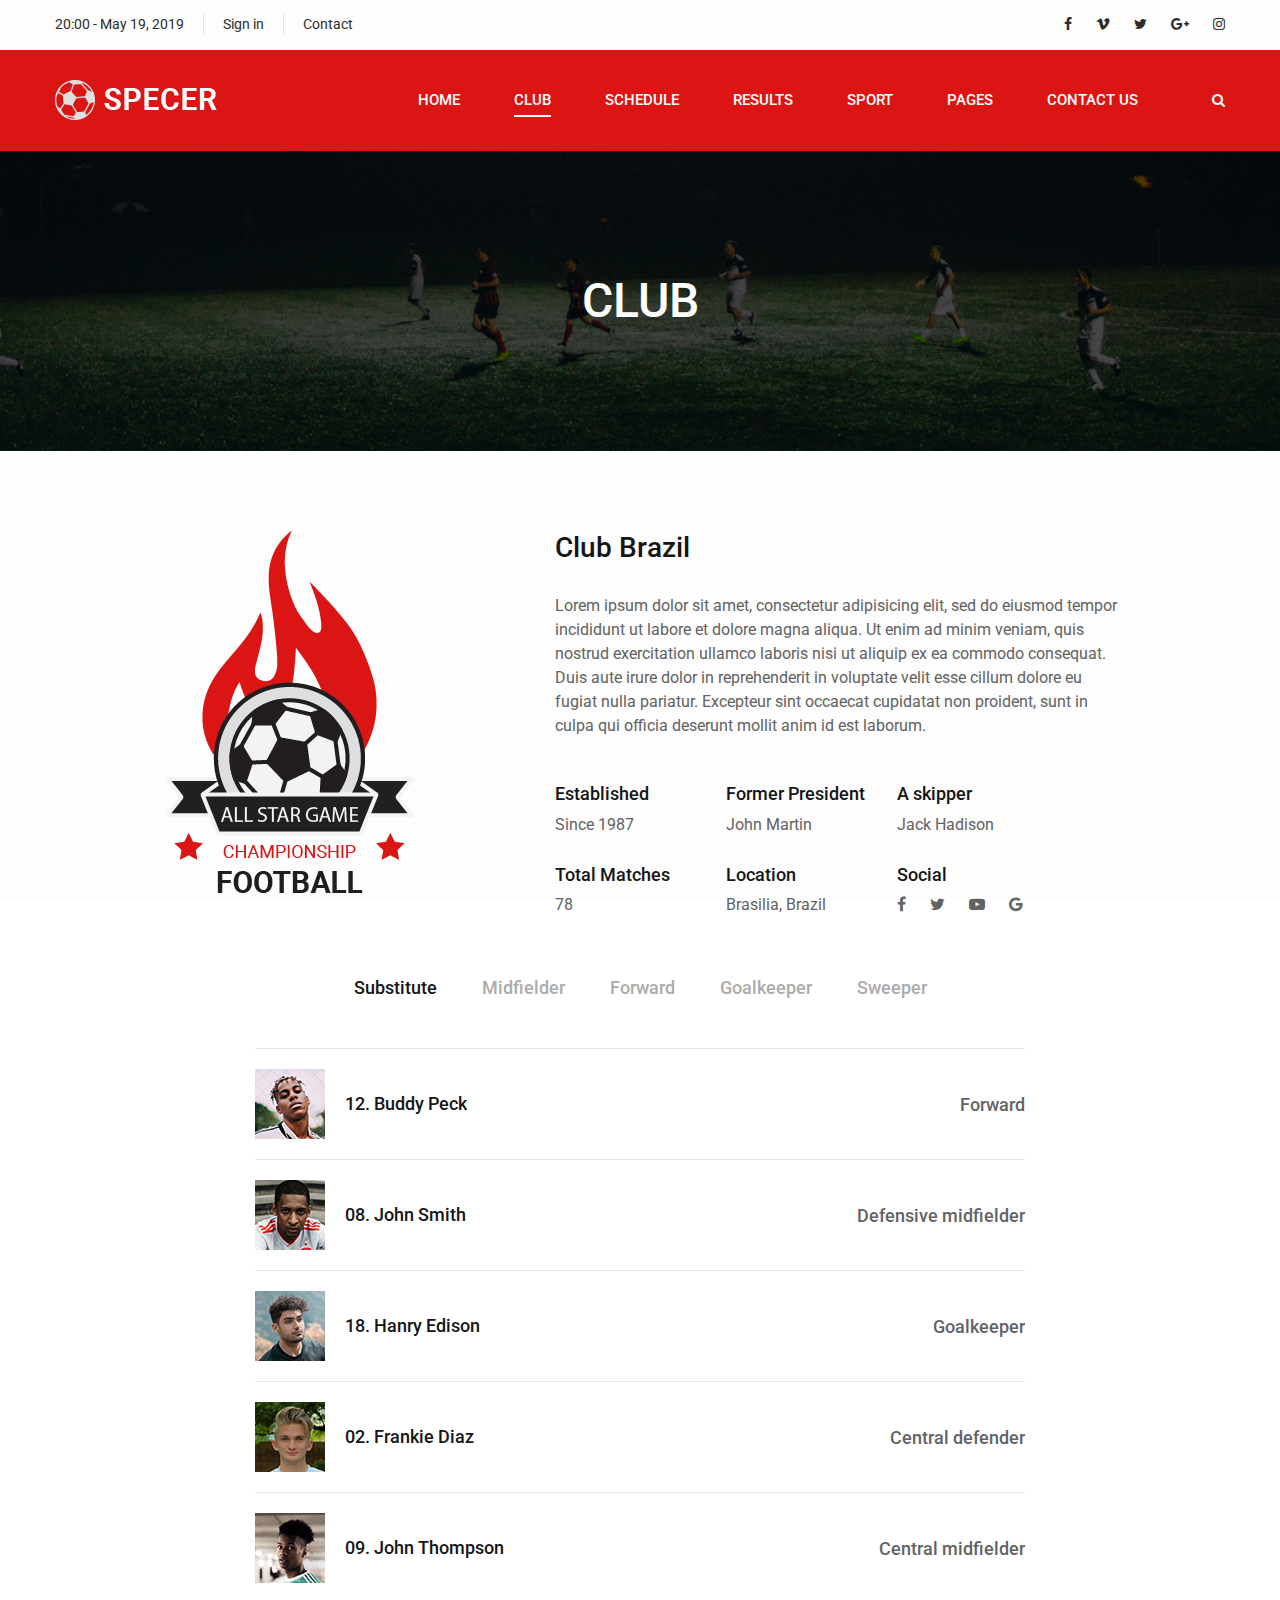
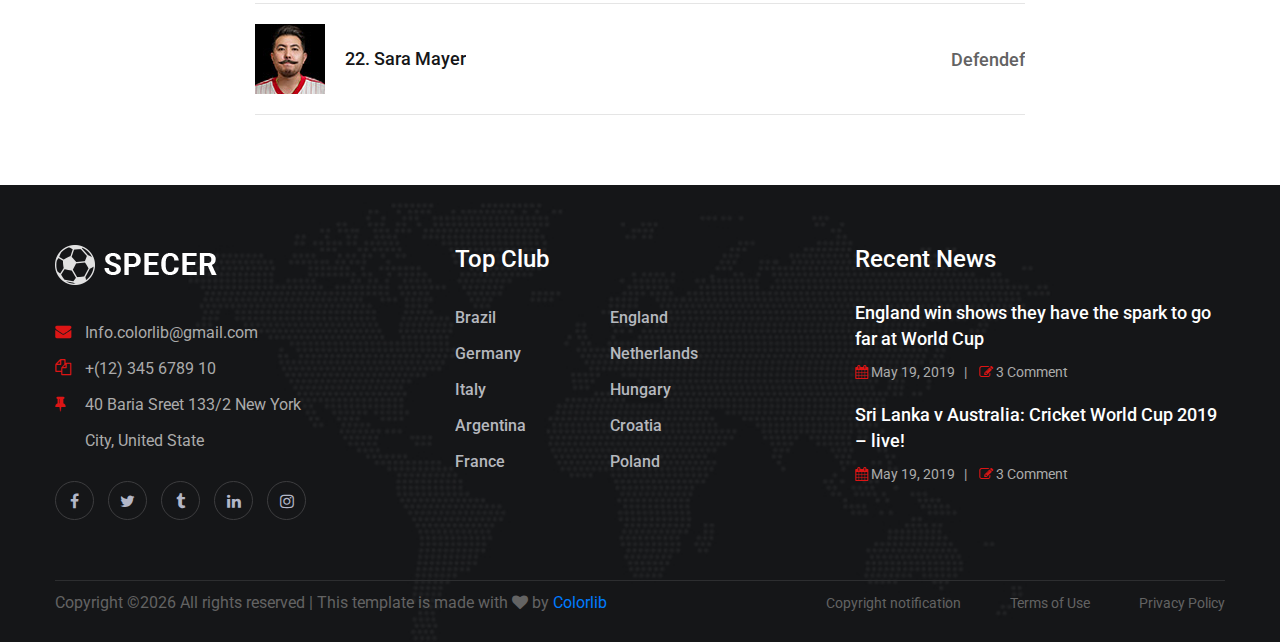
==== club.html @ c326482c "persewangi web" ====
<!DOCTYPE html>
<html lang="zxx">

<head>
    <meta charset="UTF-8">
    <meta name="description" content="Specer Template">
    <meta name="keywords" content="Specer, unica, creative, html">
    <meta name="viewport" content="width=device-width, initial-scale=1.0">
    <meta http-equiv="X-UA-Compatible" content="ie=edge">
    <title>Specer | Template</title>

    <!-- Google Font -->
    <link href="https://fonts.googleapis.com/css?family=Roboto:300,400,500,700,900&display=swap" rel="stylesheet">

    <!-- Css Styles -->
    <link rel="stylesheet" href="css/bootstrap.min.css" type="text/css">
    <link rel="stylesheet" href="css/font-awesome.min.css" type="text/css">
    <link rel="stylesheet" href="css/owl.carousel.min.css" type="text/css">
    <link rel="stylesheet" href="css/magnific-popup.css" type="text/css">
    <link rel="stylesheet" href="css/slicknav.min.css" type="text/css">
    <link rel="stylesheet" href="css/style.css" type="text/css">
</head>

<body>
    <!-- Page Preloder -->
    <div id="preloder">
        <div class="loader"></div>
    </div>

    <!-- Offcanvas Menu Section Begin -->
    <div class="offcanvas-menu-overlay"></div>
    <div class="offcanvas-menu-wrapper">
        <div class="canvas-close">
            <i class="fa fa-close"></i>
        </div>
        <div class="search-btn search-switch">
            <i class="fa fa-search"></i>
        </div>
        <div class="header__top--canvas">
            <div class="ht-info">
                <ul>
                    <li>20:00 - May 19, 2019</li>
                    <li><a href="#">Sign in</a></li>
                    <li><a href="#">Contact</a></li>
                </ul>
            </div>
            <div class="ht-links">
                <a href="#"><i class="fa fa-facebook"></i></a>
                <a href="#"><i class="fa fa-vimeo"></i></a>
                <a href="#"><i class="fa fa-twitter"></i></a>
                <a href="#"><i class="fa fa-google-plus"></i></a>
                <a href="#"><i class="fa fa-instagram"></i></a>
            </div>
        </div>
        <ul class="main-menu mobile-menu">
            <li class="active"><a href="./index.html">Home</a></li>
            <li><a href="./club.html">Club</a></li>
            <li><a href="./schedule.html">Schedule</a></li>
            <li><a href="./result.html">Results</a></li>
            <li><a href="#">Sport</a></li>
            <li><a href="#">Pages</a>
                <ul class="dropdown">
                    <li><a href="./blog.html">Blog</a></li>
                    <li><a href="./blog-details.html">Blog Details</a></li>
                    <li><a href="#">Schedule</a></li>
                    <li><a href="#">Results</a></li>
                </ul>
            </li>
            <li><a href="./contact.html">Contact Us</a></li>
        </ul>
        <div id="mobile-menu-wrap"></div>
    </div>
    <!-- Offcanvas Menu Section End -->

    <!-- Header Section Begin -->
    <header class="header-section">
        <div class="header__top">
            <div class="container">
                <div class="row">
                    <div class="col-lg-6">
                        <div class="ht-info">
                            <ul>
                                <li>20:00 - May 19, 2019</li>
                                <li><a href="#">Sign in</a></li>
                                <li><a href="#">Contact</a></li>
                            </ul>
                        </div>
                    </div>
                    <div class="col-lg-6">
                        <div class="ht-links">
                            <a href="#"><i class="fa fa-facebook"></i></a>
                            <a href="#"><i class="fa fa-vimeo"></i></a>
                            <a href="#"><i class="fa fa-twitter"></i></a>
                            <a href="#"><i class="fa fa-google-plus"></i></a>
                            <a href="#"><i class="fa fa-instagram"></i></a>
                        </div>
                    </div>
                </div>
            </div>
        </div>
        <div class="header__nav">
            <div class="container">
                <div class="row">
                    <div class="col-lg-2">
                        <div class="logo">
                            <a href="./index.html"><img src="img/logo.png" alt=""></a>
                        </div>
                    </div>
                    <div class="col-lg-10">
                        <div class="nav-menu">
                            <ul class="main-menu">
                                <li><a href="./index.html">Home</a></li>
                                <li class="active"><a href="./club.html">Club</a></li>
                                <li><a href="./schedule.html">Schedule</a></li>
                                <li><a href="./result.html">Results</a></li>
                                <li><a href="#">Sport</a></li>
                                <li><a href="#">Pages</a>
                                    <ul class="dropdown">
                                        <li><a href="./blog.html">Blog</a></li>
                                        <li><a href="./blog-details.html">Blog Details</a></li>
                                        <li><a href="#">Schedule</a></li>
                                        <li><a href="#">Results</a></li>
                                    </ul>
                                </li>
                                <li><a href="./contact.html">Contact Us</a></li>
                            </ul>
                            <div class="nm-right search-switch">
                                <i class="fa fa-search"></i>
                            </div>
                        </div>
                    </div>
                </div>
                <div class="canvas-open">
                    <i class="fa fa-bars"></i>
                </div>
            </div>
        </div>
    </header>
    <!-- Header End -->

    <!-- Breadcrumb Section Begin -->
    <section class="breadcrumb-section set-bg" data-setbg="img/breadcrumb-bg.jpg">
        <div class="container">
            <div class="row">
                <div class="col-lg-12">
                    <div class="bs-text">
                        <h2>Club</h2>
                    </div>
                </div>
            </div>
        </div>
    </section>
    <!-- Breadcrumb Section End -->

    <!-- Club Section Begin -->
    <section class="club-section spad">
        <div class="container">
            <div class="club-content">
                <div class="row">
                    <div class="col-lg-5">
                        <div class="cc-pic">
                            <img src="img/club-logo.png" alt="">
                        </div>
                    </div>
                    <div class="col-lg-6">
                        <div class="cc-text">
                            <div class="ct-title">
                                <h3>Club Brazil</h3>
                                <p>Lorem ipsum dolor sit amet, consectetur adipisicing elit, sed do eiusmod tempor
                                    incididunt ut labore et dolore magna aliqua. Ut enim ad minim veniam, quis nostrud
                                    exercitation ullamco laboris nisi ut aliquip ex ea commodo consequat. Duis aute
                                    irure dolor in reprehenderit in voluptate velit esse cillum dolore eu fugiat nulla
                                    pariatur. Excepteur sint occaecat cupidatat non proident, sunt in culpa qui officia
                                    deserunt mollit anim id est laborum. </p>
                            </div>
                            <div class="ct-widget">
                                <ul>
                                    <li>
                                        <h5>Established</h5>
                                        <p>Since 1987</p>
                                    </li>
                                    <li>
                                        <h5>Former President</h5>
                                        <p>John Martin</p>
                                    </li>
                                    <li>
                                        <h5>A skipper</h5>
                                        <p>Jack Hadison</p>
                                    </li>
                                    <li>
                                        <h5>Total Matches</h5>
                                        <p>78</p>
                                    </li>
                                    <li>
                                        <h5>Location</h5>
                                        <p>Brasilia, Brazil</p>
                                    </li>
                                    <li>
                                        <h5>Social</h5>
                                        <div class="cw-social">
                                            <a href="#"><i class="fa fa-facebook"></i></a>
                                            <a href="#"><i class="fa fa-twitter"></i></a>
                                            <a href="#"><i class="fa fa-youtube-play"></i></a>
                                            <a href="#"><i class="fa fa-google"></i></a>
                                        </div>
                                    </li>
                                </ul>
                            </div>
                        </div>
                    </div>
                </div>
            </div>
            <div class="club-tab-list">
                <div class="row">
                    <div class="col-lg-8 m-auto">
                        <ul class="nav nav-tabs" role="tablist">
                            <li class="nav-item">
                                <a class="nav-link active" data-toggle="tab" href="#tabs-1" role="tab">Substitute</a>
                            </li>
                            <li class="nav-item">
                                <a class="nav-link" data-toggle="tab" href="#tabs-2" role="tab">Midfielder</a>
                            </li>
                            <li class="nav-item">
                                <a class="nav-link" data-toggle="tab" href="#tabs-3" role="tab">Forward</a>
                            </li>
                            <li class="nav-item">
                                <a class="nav-link" data-toggle="tab" href="#tabs-4" role="tab">Goalkeeper</a>
                            </li>
                            <li class="nav-item">
                                <a class="nav-link" data-toggle="tab" href="#tabs-5" role="tab">Sweeper</a>
                            </li>
                        </ul><!-- Tab panes -->
                        <div class="tab-content">
                            <div class="tab-pane active" id="tabs-1" role="tabpanel">
                                <div class="club-tab-content">
                                    <div class="ct-item">
                                        <div class="ci-text">
                                            <img src="img/club/p-1.jpg" alt="">
                                            <h5>12. Buddy Peck</h5>
                                        </div>
                                        <div class="ci-name">Forward</div>
                                    </div>
                                    <div class="ct-item">
                                        <div class="ci-text">
                                            <img src="img/club/p-2.jpg" alt="">
                                            <h5>08. John Smith</h5>
                                        </div>
                                        <div class="ci-name">Defensive midfielder</div>
                                    </div>
                                    <div class="ct-item">
                                        <div class="ci-text">
                                            <img src="img/club/p-3.jpg" alt="">
                                            <h5>18. Hanry Edison</h5>
                                        </div>
                                        <div class="ci-name">Goalkeeper </div>
                                    </div>
                                    <div class="ct-item">
                                        <div class="ci-text">
                                            <img src="img/club/p-4.jpg" alt="">
                                            <h5>02. Frankie Diaz</h5>
                                        </div>
                                        <div class="ci-name">Central defender</div>
                                    </div>
                                    <div class="ct-item">
                                        <div class="ci-text">
                                            <img src="img/club/p-5.jpg" alt="">
                                            <h5>09. John Thompson</h5>
                                        </div>
                                        <div class="ci-name">Central midfielder</div>
                                    </div>
                                    <div class="ct-item">
                                        <div class="ci-text">
                                            <img src="img/club/p-6.jpg" alt="">
                                            <h5>22. Sara Mayer</h5>
                                        </div>
                                        <div class="ci-name">Defendef</div>
                                    </div>
                                </div>
                            </div>
                            <div class="tab-pane" id="tabs-2" role="tabpanel">
                                <div class="club-tab-content">
                                    <div class="ct-item">
                                        <div class="ci-text">
                                            <img src="img/club/p-5.jpg" alt="">
                                            <h5>09. John Thompson</h5>
                                        </div>
                                        <div class="ci-name">Central midfielder</div>
                                    </div>
                                </div>
                            </div>
                            <div class="tab-pane" id="tabs-3" role="tabpanel">
                                <div class="club-tab-content">
                                    <div class="ct-item">
                                        <div class="ci-text">
                                            <img src="img/club/p-1.jpg" alt="">
                                            <h5>12. Buddy Peck</h5>
                                        </div>
                                        <div class="ci-name">Forward</div>
                                    </div>
                                </div>
                            </div>
                            <div class="tab-pane" id="tabs-4" role="tabpanel">
                                <div class="club-tab-content">
                                    <div class="ct-item">
                                        <div class="ci-text">
                                            <img src="img/club/p-3.jpg" alt="">
                                            <h5>18. Hanry Edison</h5>
                                        </div>
                                        <div class="ci-name">Goalkeeper </div>
                                    </div>
                                </div>
                            </div>
                            <div class="tab-pane" id="tabs-5" role="tabpanel">
                                <div class="club-tab-content">
                                    <div class="ct-item">
                                        <div class="ci-text">
                                            <img src="img/club/p-1.jpg" alt="">
                                            <h5>12. Buddy Peck</h5>
                                        </div>
                                        <div class="ci-name">Forward</div>
                                    </div>
                                </div>
                            </div>
                        </div>
                    </div>
                </div>
            </div>
        </div>
    </section>
    <!-- Club Section End -->

    <!-- Footer Section Begin -->
    <footer class="footer-section set-bg" data-setbg="img/footer-bg.jpg">
        <div class="container">
            <div class="row">
                <div class="col-lg-3 col-md-6">
                    <div class="fs-logo">
                        <div class="logo">
                            <a href="./index.html"><img src="img/logo.png" alt=""></a>
                        </div>
                        <ul>
                            <li><i class="fa fa-envelope"></i> Info.colorlib@gmail.com</li>
                            <li><i class="fa fa-copy"></i> +(12) 345 6789 10</li>
                            <li><i class="fa fa-thumb-tack"></i> 40 Baria Sreet 133/2 New York City, United State</li>
                        </ul>
                        <div class="fs-social">
                            <a href="#"><i class="fa fa-facebook"></i></a>
                            <a href="#"><i class="fa fa-twitter"></i></a>
                            <a href="#"><i class="fa fa-tumblr"></i></a>
                            <a href="#"><i class="fa fa-linkedin"></i></a>
                            <a href="#"><i class="fa fa-instagram"></i></a>
                        </div>
                    </div>
                </div>
                <div class="col-lg-4 col-md-6 offset-lg-1">
                    <div class="fs-widget">
                        <h4>Top Club</h4>
                        <ul class="fw-links">
                            <li><a href="#">Brazil</a></li>
                            <li><a href="#">Germany</a></li>
                            <li><a href="#">Italy</a></li>
                            <li><a href="#">Argentina</a></li>
                            <li><a href="#">France</a></li>
                        </ul>
                        <ul class="fw-links">
                            <li><a href="#">England</a></li>
                            <li><a href="#">Netherlands</a></li>
                            <li><a href="#">Hungary</a></li>
                            <li><a href="#">Croatia</a></li>
                            <li><a href="#">Poland</a></li>
                        </ul>
                    </div>
                </div>
                <div class="col-lg-4">
                    <div class="fs-widget">
                        <h4>Recent News</h4>

                        <div class="fw-item">
                            <h5><a href="#">England win shows they have the spark to go far at World Cup</a></h5>
                            <ul>
                                <li><i class="fa fa-calendar"></i> May 19, 2019</li>
                                <li><i class="fa fa-edit"></i> 3 Comment</li>
                            </ul>
                        </div>
                        <div class="fw-item">
                            <h5><a href="#">Sri Lanka v Australia: Cricket World Cup 2019 – live!</a></h5>
                            <ul>
                                <li><i class="fa fa-calendar"></i> May 19, 2019</li>
                                <li><i class="fa fa-edit"></i> 3 Comment</li>
                            </ul>
                        </div>
                    </div>
                </div>
            </div>
        </div>
        <div class="container">
            <div class="copyright-option">
                <div class="row">
                    <div class="col-lg-12">
                        <div class="co-text"><p><!-- Link back to Colorlib can't be removed. Template is licensed under CC BY 3.0. -->
  Copyright &copy;<script>document.write(new Date().getFullYear());</script> All rights reserved | This template is made with <i class="fa fa-heart" aria-hidden="true"></i> by <a href="https://colorlib.com" target="_blank">Colorlib</a>
  <!-- Link back to Colorlib can't be removed. Template is licensed under CC BY 3.0. --></p></div>
                        <div class="co-widget">
                            <ul>
                                <li><a href="#">Copyright notification</a></li>
                                <li><a href="#">Terms of Use</a></li>
                                <li><a href="#">Privacy Policy</a></li>
                            </ul>
                        </div>
                    </div>
                </div>
            </div>
        </div>
    </footer>
    <!-- Footer Section End -->

    <!-- Search model Begin -->
    <div class="search-model">
        <div class="h-100 d-flex align-items-center justify-content-center">
            <div class="search-close-switch"><i class="fa fa-close"></i></div>
            <form class="search-model-form">
                <input type="text" id="search-input" placeholder="Search here.....">
            </form>
        </div>
    </div>
    <!-- Search model end -->

    <!-- Js Plugins -->
    <script src="js/jquery-3.3.1.min.js"></script>
    <script src="js/bootstrap.min.js"></script>
    <script src="js/jquery.magnific-popup.min.js"></script>
    <script src="js/jquery.slicknav.js"></script>
    <script src="js/owl.carousel.min.js"></script>
    <script src="js/main.js"></script>
</body>

</html>
---- css/style.css ----
/******************************************************************
  Template Name: Specer
  Description: Specer Sport HTML Template
  Author: Colorlib
  Author URI: http://colorlib.com
  Version: 1.0
  Created: Colorlib
******************************************************************/

/*------------------------------------------------------------------
[Table of contents]

1.  Template default CSS
	1.1	Variables
	1.2	Mixins
	1.3	Flexbox
	1.4	Reset
2.  Helper Css
3.  Header Section
4.  Hero Section
5.  Match Schedule Section
6.  Latest News Section
7.  Video Section
8.  Popular News Section
9.  Contact
10.  Footer Style

-------------------------------------------------------------------*/

/*----------------------------------------*/

/* Template default CSS
/*----------------------------------------*/

html,
body {
	height: 100%;
	font-family: "Roboto", sans-serif;
	-webkit-font-smoothing: antialiased;
	font-smoothing: antialiased;
}

h1,
h2,
h3,
h4,
h5,
h6 {
	margin: 0;
	color: #111111;
	font-weight: 400;
	font-family: "Roboto", sans-serif;
}

h1 {
	font-size: 70px;
}

h2 {
	font-size: 36px;
}

h3 {
	font-size: 30px;
}

h4 {
	font-size: 24px;
}

h5 {
	font-size: 18px;
}

h6 {
	font-size: 16px;
}

p {
	font-size: 16px;
	font-family: "Roboto", sans-serif;
	color: #636363;
	font-weight: 400;
	line-height: 24px;
	margin: 0 0 15px 0;
}

img {
	max-width: 100%;
}

input:focus,
select:focus,
button:focus,
textarea:focus {
	outline: none;
}

a:hover,
a:focus {
	text-decoration: none;
	outline: none;
	color: #fff;
}

ul,
ol {
	padding: 0;
	margin: 0;
}

/*---------------------
  Helper CSS
-----------------------*/

.section-title {
	position: relative;
	padding-bottom: 16px;
	margin-bottom: 30px;
}

.section-title.sidebar-title:before {
	height: 2px;
}

.section-title.sidebar-title:after {
	height: 2px;
}

.section-title.sidebar-title h5 {
	font-size: 20px;
	color: #151618;
	font-weight: 500;
}

.section-title:before {
	position: absolute;
	left: 0;
	bottom: 0;
	height: 3px;
	width: 70px;
	background: #dd1515;
	content: "";
	z-index: 1;
}

.section-title:after {
	position: absolute;
	left: 0;
	bottom: 0;
	height: 3px;
	width: 100%;
	background: #f2f2f2;
	content: "";
}

.section-title h3 {
	font-size: 28px;
	color: #151618;
	font-weight: 300;
}

.section-title h3 span {
	font-weight: 700;
}

.set-bg {
	background-repeat: no-repeat;
	background-size: cover;
	background-position: top center;
}

.spad {
	padding-top: 100px;
	padding-bottom: 100px;
}

.spad-2 {
	padding-top: 50px;
	padding-bottom: 70px;
}

.text-white h1,
.text-white h2,
.text-white h3,
.text-white h4,
.text-white h5,
.text-white h6,
.text-white p,
.text-white span,
.text-white li,
.text-white a {
	color: #fff;
}

/* buttons */

.primary-btn {
	font-size: 16px;
	color: #ffffff;
	background: #dd1515;
	font-weight: 500;
	letter-spacing: 1px;
	display: inline-block;
	padding: 14px 36px 12px;
}

/* Preloder */

#preloder {
	position: fixed;
	width: 100%;
	height: 100%;
	top: 0;
	left: 0;
	z-index: 999999;
	background: #000;
}

.loader {
	width: 40px;
	height: 40px;
	position: absolute;
	top: 50%;
	left: 50%;
	margin-top: -13px;
	margin-left: -13px;
	border-radius: 60px;
	animation: loader 0.8s linear infinite;
	-webkit-animation: loader 0.8s linear infinite;
}

@keyframes loader {
	0% {
		-webkit-transform: rotate(0deg);
		transform: rotate(0deg);
		border: 4px solid #f44336;
		border-left-color: transparent;
	}
	50% {
		-webkit-transform: rotate(180deg);
		transform: rotate(180deg);
		border: 4px solid #673ab7;
		border-left-color: transparent;
	}
	100% {
		-webkit-transform: rotate(360deg);
		transform: rotate(360deg);
		border: 4px solid #f44336;
		border-left-color: transparent;
	}
}

@-webkit-keyframes loader {
	0% {
		-webkit-transform: rotate(0deg);
		border: 4px solid #f44336;
		border-left-color: transparent;
	}
	50% {
		-webkit-transform: rotate(180deg);
		border: 4px solid #673ab7;
		border-left-color: transparent;
	}
	100% {
		-webkit-transform: rotate(360deg);
		border: 4px solid #f44336;
		border-left-color: transparent;
	}
}

/* Search Option */

.spacial-controls {
	position: fixed;
	width: 111px;
	height: 91px;
	top: 0;
	right: 0;
	z-index: 999;
}

.spacial-controls .search-switch {
	display: block;
	height: 100%;
	padding-top: 30px;
	background: #323232;
	text-align: center;
	cursor: pointer;
}

.search-model {
	display: none;
	position: fixed;
	width: 100%;
	height: 100%;
	left: 0;
	top: 0;
	background: #000;
	z-index: 99999;
}

.search-model-form {
	padding: 0 15px;
}

.search-model-form input {
	width: 500px;
	font-size: 40px;
	border: none;
	border-bottom: 2px solid #333;
	background: none;
	color: #999;
}

.search-close-switch {
	position: absolute;
	width: 50px;
	height: 50px;
	background: #333;
	color: #fff;
	text-align: center;
	border-radius: 50%;
	font-size: 28px;
	line-height: 28px;
	top: 30px;
	cursor: pointer;
	display: -webkit-box;
	display: -ms-flexbox;
	display: flex;
	-webkit-box-align: center;
	-ms-flex-align: center;
	align-items: center;
	-webkit-box-pack: center;
	-ms-flex-pack: center;
	justify-content: center;
}

/*---------------------
  Header
-----------------------*/

.header__top .ht-info ul li {
	list-style: none;
	display: inline-block;
	margin-right: 35px;
	position: relative;
	font-size: 14px;
	color: #2d2d2d;
	padding: 14px 0 15px;
}

.header__top .ht-info ul li:after {
	position: absolute;
	right: -20px;
	top: 14px;
	width: 1px;
	height: 20px;
	background: #e5e5e5;
	content: "";
}

.header__top .ht-info ul li:last-child:after {
	display: none;
}

.header__top .ht-info ul li a {
	font-size: 14px;
	color: #2d2d2d;
}

.header__top .ht-links {
	text-align: right;
}

.header__top .ht-links a {
	display: inline-block;
	font-size: 14px;
	color: #2d2d2d;
	margin-left: 20px;
	padding: 14px 0 15px;
}

.header__nav {
	background: #dd1515;
}

.header__nav .logo {
	padding: 30px 0;
}

.header__nav .logo a {
	display: inline-block;
}

.header__nav .nav-menu {
	text-align: right;
}

.header__nav .nav-menu .main-menu {
	display: inline-block;
}

.header__nav .nav-menu .main-menu li {
	display: inline-block;
	list-style: none;
	margin-right: 50px;
	position: relative;
}

.header__nav .nav-menu .main-menu li .dropdown {
	position: absolute;
	left: 0;
	top: 115px;
	width: 180px;
	background: #ffffff;
	z-index: 99;
	opacity: 0;
	visibility: hidden;
	-webkit-transition: all 0.3s;
	-o-transition: all 0.3s;
	transition: all 0.3s;
}

.header__nav .nav-menu .main-menu li .dropdown li {
	margin-right: 0;
	display: block;
	text-align: left;
}

.header__nav .nav-menu .main-menu li .dropdown li a {
	padding: 5px 20px;
	display: block;
	color: #151618;
	-webkit-transition: all 0.3s;
	-o-transition: all 0.3s;
	transition: all 0.3s;
	text-transform: capitalize;
}

.header__nav .nav-menu .main-menu li .dropdown li a:hover {
	color: #dd1515;
}

.header__nav .nav-menu .main-menu li .dropdown li a:after {
	display: none;
}

.header__nav .nav-menu .main-menu li.active a:after {
	opacity: 1;
}

.header__nav .nav-menu .main-menu li:hover a:after {
	opacity: 1;
}

.header__nav .nav-menu .main-menu li:hover .dropdown {
	opacity: 1;
	visibility: visible;
	top: 95px;
}

.header__nav .nav-menu .main-menu li a {
	font-size: 15px;
	color: #ffffff;
	font-weight: 500;
	display: inline-block;
	text-transform: uppercase;
	padding: 39px 0;
	position: relative;
}

.header__nav .nav-menu .main-menu li a:after {
	position: absolute;
	left: 0;
	top: 65px;
	height: 2px;
	width: 100%;
	background: #ffffff;
	content: "";
	-webkit-transition: all 0.3s;
	-o-transition: all 0.3s;
	transition: all 0.3s;
	opacity: 0;
}

.header__nav .nav-menu .nm-right {
	display: inline-block;
	margin-left: 20px;
	cursor: pointer;
}

.header__nav .nav-menu .nm-right i {
	font-size: 14px;
	color: #ffffff;
}

.canvas-open {
	display: none;
}

.offcanvas-menu-wrapper {
	display: none;
}

/*---------------------
  Hero
-----------------------*/

.hero-section {
	height: 700px;
	display: -webkit-box;
	display: -ms-flexbox;
	display: flex;
	-webkit-box-align: center;
	-ms-flex-align: center;
	align-items: center;
	-webkit-box-pack: center;
	-ms-flex-pack: center;
	justify-content: center;
}

.hs-item .hs-text {
	text-align: center;
}

.hs-item .hs-text h4 {
	color: #ffffff;
	margin-bottom: 25px;
}

.hs-item .hs-text h2 {
	font-size: 48px;
	color: #ffffff;
	font-weight: 700;
	margin-bottom: 32px;
}

/*---------------------
  Trending News
-----------------------*/

.trending-news-section {
	background: #151618;
	position: relative;
	padding: 18px 0;
}

.trending-news-section .tn-title {
	font-size: 20px;
	color: #ffffff;
	font-weight: 500;
	background: #dd1515;
	text-align: right;
	padding-right: 75px;
	padding-top: 14px;
	width: 32%;
	position: absolute;
	left: 0;
	top: 0;
	height: 100%;
	z-index: 1;
}

.trending-news-section .news-slider.owl-carousel .owl-nav {
	position: absolute;
	right: 0;
	top: 0;
}

.trending-news-section .news-slider.owl-carousel .owl-nav button {
	height: 22px;
	width: 22px;
	border: 1px solid #8a8b8c;
	text-align: center;
	font-size: 12px;
	color: #ababab;
	line-height: 22px;
	margin-left: 10px;
	background: #151618;
}

.trending-news-section .news-slider .nt-item {
	font-size: 16px;
	color: #ffffff;
	font-weight: 500;
	padding-left: 265px;
}

/*---------------------
  Match Section
-----------------------*/

.match-section {
	padding: 70px 0 60px;
}

.ms-content h4 {
	color: #ffffff;
	font-weight: 500;
	margin-bottom: 25px;
}

.ms-content .mc-table {
	margin-bottom: 10px;
}

.ms-content .mc-table table {
	width: 100%;
}

.ms-content .mc-table table tr {
	background: rgba(21, 22, 24, 0.9);
	margin-bottom: 10px;
}

.ms-content .mc-table table tr td {
	padding: 16px 0;
	width: 200px;
}

.ms-content .mc-table table tr td img {
	height: 30px;
	width: 50px;
}

.ms-content .mc-table table tr td h6 {
	color: #ffffff;
	display: inline-block;
}

.ms-content .mc-table table tr td.left-team {
	padding-left: 40px;
}

.ms-content .mc-table table tr td.left-team img {
	float: left;
	margin-right: 10px;
}

.ms-content .mc-table table tr td.left-team h6 {
	overflow: hidden;
	line-height: 30px;
}

.ms-content .mc-table table tr td.right-team {
	text-align: right;
	padding-right: 40px;
}

.ms-content .mc-table table tr td.right-team img {
	float: right;
	margin-left: 10px;
}

.ms-content .mc-table table tr td.right-team h6 {
	float: right;
	line-height: 30px;
}

.ms-content .mc-table table tr td.mt-content {
	width: 150px;
	text-align: center;
}

.ms-content .mc-table table tr td.mt-content .mc-op {
	font-size: 14px;
	color: #ffffff;
}

.ms-content .mc-table table tr td.mt-content h4 {
	color: #ffffff;
	font-weight: 700;
	margin-top: 14px;
	margin-bottom: 12px;
}

/*---------------------
  Soccer Section
-----------------------*/

.soccer-section {
	padding: 70px 0;
}

.soccer-section .col-lg-12 {
	padding-left: 5px !important;
	padding-right: 5px !important;
}

.soccer-section .col-lg-3 {
	padding-left: 5px !important;
	padding-right: 5px !important;
}

.soccer-item {
	height: 405px;
	position: relative;
	margin-bottom: 10px;
}

.soccer-item .si-tag {
	color: #ffffff;
	background: #dd1515;
	font-size: 10px;
	font-weight: 500;
	display: inline-block;
	text-transform: uppercase;
	letter-spacing: 1px;
	padding: 3px 9px;
	position: absolute;
	left: 10px;
	top: 10px;
}

.soccer-item .si-text {
	position: absolute;
	left: 0;
	bottom: 25px;
	width: 100%;
	padding: 0 30px;
}

.soccer-item .si-text h5 {
	margin-bottom: 6px;
}

.soccer-item .si-text h5 a {
	color: #ffffff;
	font-weight: 500;
	line-height: 26px;
}

.soccer-item .si-text ul li {
	list-style: none;
	display: inline-block;
	font-size: 13px;
	color: #ffffff;
	margin-right: 20px;
	position: relative;
}

.soccer-item .si-text ul li:after {
	position: absolute;
	right: -12px;
	top: 0;
	content: "|";
}

.soccer-item .si-text ul li:last-child {
	margin-right: 0;
}

.soccer-item .si-text ul li:last-child:after {
	display: none;
}

/*---------------------
  Latest Section
-----------------------*/

.latest-section {
	padding-bottom: 30px;
}

.section-title.latest-title h3 {
	float: left;
}

.section-title.latest-title ul {
	text-align: right;
}

.section-title.latest-title ul li {
	display: inline-block;
	list-style: none;
	font-size: 14px;
	font-weight: 500;
	color: #151618;
	padding: 4px 12px;
	background: #f2f2f2;
	-webkit-transition: all 0.3s;
	-o-transition: all 0.3s;
	transition: all 0.3s;
	margin-right: 5px;
	cursor: pointer;
}

.section-title.latest-title ul li:last-child {
	margin-right: 0;
}

.section-title.latest-title ul li:hover {
	background: #dd1515;
	color: #ffffff;
}

.news-item {
	overflow: hidden;
	margin-bottom: 30px;
}

.news-item.left-news .ni-pic {
	height: 240px;
	position: relative;
	float: none;
}

.news-item.left-news .ni-pic .ni-tag {
	color: #ffffff;
	background: #dd1515;
	font-size: 10px;
	font-weight: 500;
	display: inline-block;
	text-transform: uppercase;
	letter-spacing: 1px;
	padding: 3px 9px;
	position: absolute;
	left: 10px;
	top: 10px;
}

.news-item.left-news .ni-text {
	padding-top: 25px;
	overflow: visible;
}

.news-item.left-news .ni-text h4 {
	margin-bottom: 15px;
}

.news-item.left-news .ni-text h4 a {
	color: #151618;
	line-height: 32px;
	font-weight: 500;
}

.news-item.left-news .ni-text ul {
	margin-bottom: 20px;
}

.news-item.left-news .ni-text p {
	font-size: 14px;
	color: #636363;
	line-height: 24px;
}

.news-item .ni-pic {
	float: left;
	margin-right: 20px;
}

.news-item .ni-pic img {
	height: 100px;
	width: 100px;
}

.news-item .ni-text {
	overflow: hidden;
	padding-top: 6px;
}

.news-item .ni-text h5 {
	margin-bottom: 8px;
}

.news-item .ni-text h5 a {
	color: #151618;
	font-weight: 500;
	line-height: 26px;
}

.news-item .ni-text ul li {
	list-style: none;
	display: inline-block;
	font-size: 14px;
	color: #ababab;
	margin-right: 20px;
	position: relative;
}

.news-item .ni-text ul li i {
	color: #dd1515;
}

.news-item .ni-text ul li:after {
	position: absolute;
	right: -12px;
	top: 0;
	content: "|";
}

.news-item .ni-text ul li:last-child {
	margin-right: 0;
}

.news-item .ni-text ul li:last-child:after {
	display: none;
}

.points-table table {
	width: 100%;
}

.points-table table thead tr th {
	font-size: 14px;
	color: #ffffff;
	font-weight: 500;
	background: #2c2d2f;
	padding: 14px 0 13px;
}

.points-table table thead tr th.th-o {
	text-align: center;
}

.points-table table tbody {
	border: 1px solid #e5e5e5;
	border-top: none;
	border-bottom: none;
}

.points-table table tbody tr {
	border-bottom: 1px solid #e7e7e7;
}

.points-table table tbody tr td {
	text-align: center;
	font-size: 14px;
	color: #636363;
	padding: 12px 0;
}

.points-table table tbody tr td.team-name {
	text-align: left;
	width: 130px;
}

.points-table table tbody tr td.team-name img {
	height: 22px;
	width: 36px;
	margin-right: 6px;
	display: inline-block;
}

.points-table table tbody tr td.team-name span {
	display: inline-block;
	font-size: 14px;
	color: #2d2d2d;
	font-weight: 500;
}

.points-table .p-all {
	font-size: 14px;
	color: #000000;
	text-transform: uppercase;
	font-weight: 500;
	letter-spacing: 1px;
	background: #f2f2f2;
	display: block;
	text-align: center;
	padding: 15px;
}

/*---------------------
  Video Section
-----------------------*/

.video-section {
	margin-bottom: 70px;
}

.video-slider.owl-carousel {
	margin-right: 0;
}

.video-slider.owl-carousel .col-lg-3 {
	max-width: 100%;
}

.video-slider.owl-carousel .owl-nav {
	position: absolute;
	right: 15px;
	top: -78px;
}

.video-slider.owl-carousel .owl-nav button {
	font-size: 20px;
	color: #636363;
	width: 30px;
	height: 30px;
	border: 1px solid #d5d5d5;
	line-height: 30px;
	text-align: center;
	-webkit-transition: all 0.3s;
	-o-transition: all 0.3s;
	transition: all 0.3s;
	margin-right: 10px;
}

.video-slider.owl-carousel .owl-nav button:last-child {
	margin-right: 0;
}

.video-slider.owl-carousel .owl-nav button:hover {
	background: #dd1515;
	color: #ffffff;
	border-color: #dd1515;
}

.video-item {
	height: 200px;
	position: relative;
}

.video-item:hover .play-btn {
	opacity: 1;
	visibility: visible;
}

.video-item .vi-title {
	position: absolute;
	left: 0;
	top: 15px;
	width: 100%;
	padding: 0 20px;
}

.video-item .vi-title h5 {
	color: #ffffff;
	font-weight: 500;
	line-height: 26px;
}

.video-item .play-btn {
	position: absolute;
	left: 50%;
	top: 50%;
	-webkit-transform: translate(-20px, -20px);
	-ms-transform: translate(-20px, -20px);
	transform: translate(-20px, -20px);
	opacity: 0;
	visibility: hidden;
	-webkit-transition: all 0.3s;
	-o-transition: all 0.3s;
	transition: all 0.3s;
}

.video-item .vi-time {
	font-size: 14px;
	color: #ffffff;
	letter-spacing: 1px;
	display: inline-block;
	background: rgba(0, 0, 0, 0.7);
	padding: 3px 10px;
	position: absolute;
	right: 0;
	bottom: 0;
}

/*---------------------
  Popurlar News Section
-----------------------*/

.news-item.popular-item {
	height: 240px;
	position: relative;
}

.news-item.popular-item .ni-tag {
	color: #ffffff;
	background: #dd1515;
	font-size: 10px;
	font-weight: 500;
	display: inline-block;
	text-transform: uppercase;
	letter-spacing: 1px;
	padding: 3px 9px;
	position: absolute;
	left: 10px;
	top: 10px;
}

.news-item.popular-item .ni-tag.tenis {
	background: #0054a6;
}

.news-item.popular-item .ni-tag.football {
	background: #e3ce1e;
}

.news-item.popular-item .ni-text {
	padding-top: 0;
	position: absolute;
	left: 0;
	bottom: 16px;
	width: 100%;
	padding: 0 20px;
}

.news-item.popular-item .ni-text h5 a {
	color: #ffffff;
}

.news-item.popular-item .ni-text ul li {
	color: #ffffff;
}

.news-item.popular-item .ni-text ul li i {
	color: #ffffff;
}

.follow-links {
	margin-bottom: 70px;
}

.follow-links ul li {
	list-style: none;
	overflow: hidden;
	padding: 12px 16px 10px 20px;
	margin-bottom: 10px;
}

.follow-links ul li.facebook {
	background: #506eaa;
}

.follow-links ul li.twitter {
	background: #55acee;
}

.follow-links ul li.google {
	background: #dd4b39;
}

.follow-links ul li i {
	font-size: 14px;
	color: #ffffff;
	float: left;
	line-height: 24px;
}

.follow-links ul li .fl-name {
	font-size: 16px;
	color: #ffffff;
	font-weight: 500;
	float: left;
	margin-left: 32px;
	position: relative;
}

.follow-links ul li .fl-name:after {
	position: absolute;
	left: -15px;
	top: -2px;
	height: 26px;
	width: 1px;
	background: #ffffff;
	content: "";
}

.follow-links ul li .fl-fan {
	font-size: 14px;
	color: #ffffff;
	float: right;
}

.vote-option {
	height: 290px;
}

.vote-option .vo-text {
	height: 100%;
	padding-left: 30px;
	padding-top: 42px;
}

.vote-option .vo-text h5 {
	color: #ffffff;
	font-weight: 700;
	line-height: 26px;
	margin-bottom: 20px;
}

.vote-option .vo-text .vt-item {
	margin-bottom: 4px;
}

.vote-option .vo-text .vt-item input {
	position: absolute;
	visibility: hidden;
}

.vote-option .vo-text .vt-item label {
	font-size: 16px;
	color: #ffffff;
	position: relative;
	padding-left: 22px;
	cursor: pointer;
}

.vote-option .vo-text .vt-item label:before {
	position: absolute;
	left: 0;
	top: 4px;
	width: 14px;
	height: 14px;
	border: 2px solid #ffffff;
	border-radius: 50%;
	content: "";
}

.vote-option .vo-text .vt-item input[type=radio]:checked+label:before {
	background: #ffffff;
}

/*---------------------
  Footer
-----------------------*/

.footer-section {
	padding-top: 60px;
}

.fs-logo {
	margin-bottom: 30px;
}

.fs-logo .logo {
	margin-bottom: 30px;
}

.fs-logo .logo a {
	display: inline-block;
}

.fs-logo ul {
	margin-bottom: 22px;
}

.fs-logo ul li {
	font-size: 16px;
	color: #ababab;
	line-height: 36px;
	position: relative;
	list-style: none;
	padding-left: 30px;
}

.fs-logo ul li i {
	font-size: 16px;
	color: #dd1515;
	margin-right: 10px;
	position: absolute;
	left: 0;
	top: 8px;
}

.fs-logo .fs-social a {
	display: inline-block;
	height: 39px;
	width: 39px;
	border: 1px solid #3d3d3f;
	border-radius: 50%;
	text-align: center;
	line-height: 39px;
	color: #b3b7c8;
	-webkit-transition: all 0.3s;
	-o-transition: all 0.3s;
	transition: all 0.3s;
	margin-right: 10px;
	margin-bottom: 10px;
}

.fs-logo .fs-social a:last-child {
	margin-right: 0;
}

.fs-logo .fs-social a:hover {
	background: #dd1515;
	border-color: #dd1515;
	color: #ffffff;
}

.fs-widget {
	margin-bottom: 30px;
	overflow: hidden;
}

.fs-widget h4 {
	color: #ffffff;
	font-weight: 500;
	margin-bottom: 26px;
}

.fs-widget .fw-links {
	width: 42%;
	float: left;
}

.fs-widget .fw-links li {
	list-style: none;
}

.fs-widget .fw-links li a {
	font-size: 16px;
	color: #b5b8be;
	line-height: 36px;
	font-weight: 500;
	-webkit-transition: all 0.3s;
	-o-transition: all 0.3s;
	transition: all 0.3s;
}

.fs-widget .fw-links li a:hover {
	color: #dd1515;
}

.fs-widget .fw-item {
	margin-bottom: 18px;
}

.fs-widget .fw-item h5 {
	margin-bottom: 8px;
}

.fs-widget .fw-item h5 a {
	color: #ffffff;
	font-weight: 500;
	line-height: 26px;
}

.fs-widget .fw-item ul li {
	list-style: none;
	display: inline-block;
	font-size: 14px;
	color: #ababab;
	margin-right: 20px;
	position: relative;
}

.fs-widget .fw-item ul li i {
	color: #dd1515;
}

.fs-widget .fw-item ul li:after {
	position: absolute;
	right: -12px;
	top: 0;
	content: "|";
}

.fs-widget .fw-item ul li:last-child {
	margin-right: 0;
}

.fs-widget .fw-item ul li:last-child:after {
	display: none;
}

.copyright-option {
	border-top: 1px solid #2d2e30;
	padding-top: 10px;
	padding-bottom: 12px;
	margin-top: 20px;
}

.copyright-option .co-text {
	font-size: 14px;
	color: #636363;
	float: left;
	line-height: 24px;
}

.copyright-option .co-widget {
	text-align: right;
}

.copyright-option .co-widget ul {
	list-style: none;
}

.copyright-option .co-widget ul li {
	font-size: 14px;
	display: inline-block;
	margin-right: 45px;
}

.copyright-option .co-widget ul li a {
	color: #636363;
}

.copyright-option .co-widget ul li:last-child {
	margin-right: 0;
}

/* --------------------------------- Other Pages Styles --------------------------------- */

/*---------------------
  Breadcrumb
-----------------------*/

.breadcrumb-section {
	height: 300px;
	display: -webkit-box;
	display: -ms-flexbox;
	display: flex;
	-webkit-box-align: center;
	-ms-flex-align: center;
	align-items: center;
	text-align: center;
}

.breadcrumb-section .bs-text h2 {
	font-size: 48px;
	color: #ffffff;
	font-weight: 500;
	text-transform: uppercase;
}

/*---------------------
  Schedule Section
-----------------------*/

.schedule-section {
	padding-top: 70px;
	padding-bottom: 70px;
}

.schedule-text .st-title {
	font-size: 22px;
	color: #ffffff;
	font-weight: 500;
	background: #dd1515;
	text-align: center;
	padding: 12px 0 14px;
	margin-bottom: 30px;
}

.schedule-text .st-table table {
	width: 100%;
}

.schedule-text .st-table table tbody tr {
	border-bottom: 1px solid #e5e5e5;
	-webkit-transition: all 0.3s;
	-o-transition: all 0.3s;
	transition: all 0.3s;
}

.schedule-text .st-table table tbody tr:last-child {
	border: none;
}

.schedule-text .st-table table tbody tr:hover {
	background: #f2f2f2;
	border-color: #f2f2f2;
}

.schedule-text .st-table table tbody tr td {
	width: 150px;
	padding: 16px 0;
}

.schedule-text .st-table table tbody tr td img {
	height: 30px;
	width: 50px;
}

.schedule-text .st-table table tbody tr td h4 {
	line-height: 30px;
	color: #151618;
	font-weight: 500;
}

.schedule-text .st-table table tbody tr td.left-team {
	padding-left: 20px;
}

.schedule-text .st-table table tbody tr td.left-team img {
	float: left;
	margin-right: 10px;
}

.schedule-text .st-table table tbody tr td.left-team h4 {
	overflow: hidden;
}

.schedule-text .st-table table tbody tr td.right-team {
	text-align: right;
	padding-right: 20px;
}

.schedule-text .st-table table tbody tr td.right-team img {
	float: right;
	margin-left: 10px;
}

.schedule-text .st-table table tbody tr td.right-team h4 {
	float: right;
}

.schedule-text .st-table table tbody tr td.st-option {
	text-align: center;
}

.schedule-text .st-table table tbody tr td.st-option h4 {
	color: #dd1515;
	text-transform: uppercase;
	font-weight: 700;
	margin-top: 14px;
	margin-bottom: 12px;
}

.schedule-text .st-table table tbody tr td.st-option .so-text {
	font-size: 14px;
	color: #636363;
}

.schedule-sidebar .ss-widget {
	margin-bottom: 55px;
}

.schedule-sidebar .ss-widget.other-sport {
	margin-bottom: 0;
}

.schedule-sidebar .ss-widget ul li {
	list-style: none;
	position: relative;
	padding-left: 22px;
}

.schedule-sidebar .ss-widget ul li a {
	font-size: 16px;
	color: #636363;
	line-height: 30px;
}

.schedule-sidebar .ss-widget ul li:before {
	position: absolute;
	left: 0;
	top: 11px;
	height: 8px;
	width: 8px;
	background: #636363;
	content: "";
	border-radius: 50%;
}

.schedule-sidebar .ss-league {
	margin-bottom: 65px;
}

.schedule-sidebar .ss-league .sl-item {
	margin-bottom: 25px;
	display: block;
	overflow: hidden;
}

.schedule-sidebar .ss-league .sl-item img {
	height: 22px;
	width: 36px;
	float: left;
	margin-right: 10px;
}

.schedule-sidebar .ss-league .sl-item span {
	font-size: 14px;
	color: #2d2d2d;
	font-weight: 500;
	overflow: hidden;
	line-height: 22px;
	display: inline-block;
}

/*---------------------
  Blog Section
-----------------------*/

.blog-section {
	padding-top: 70px;
	padding-bottom: 70px;
}

.large-blog {
	height: 500px;
	position: relative;
	margin-bottom: 50px;
}

.large-blog .bi-tag {
	font-size: 12px;
	color: #ffffff;
	background: #dd1515;
	text-transform: uppercase;
	letter-spacing: 1px;
	display: inline-block;
	padding: 4px 15px;
	position: absolute;
	left: 20px;
	top: 20px;
}

.large-blog .bi-text {
	position: absolute;
	left: 0;
	bottom: 34px;
	width: 100%;
	padding: 0 30px;
}

.large-blog .bi-text h3 {
	margin-bottom: 15px;
}

.large-blog .bi-text h3 a {
	color: #ffffff;
	line-height: 38px;
	font-weight: 500;
}

.large-blog .bi-text ul li {
	list-style: none;
	display: inline-block;
	font-size: 13px;
	color: #ffffff;
	margin-right: 20px;
	position: relative;
}

.large-blog .bi-text ul li:after {
	position: absolute;
	right: -12px;
	top: 0;
	content: "|";
}

.large-blog .bi-text ul li:last-child {
	margin-right: 0;
}

.large-blog .bi-text ul li:last-child:after {
	display: none;
}

.blog-items .single-item {
	overflow: hidden;
	padding-bottom: 30px;
	border-bottom: 1px solid #e5e5e5;
	margin-bottom: 30px;
}

.blog-items .single-item:last-child {
	padding-bottom: 0;
	border-bottom: none;
}

.blog-items .single-item .bi-pic {
	float: left;
	margin-right: 30px;
}

.blog-items .single-item .bi-pic img {
	border-radius: 2px;
	min-width: 100%;
}

.blog-items .single-item .bi-text {
	overflow: hidden;
	padding-top: 10px;
}

.blog-items .single-item .bi-text h4 {
	margin-bottom: 12px;
}

.blog-items .single-item .bi-text h4 a {
	color: #151618;
	line-height: 32px;
	font-weight: 500;
}

.blog-items .single-item .bi-text ul {
	margin-bottom: 20px;
}

.blog-items .single-item .bi-text ul li {
	list-style: none;
	display: inline-block;
	font-size: 13px;
	color: #ababab;
	margin-right: 20px;
	position: relative;
}

.blog-items .single-item .bi-text ul li i {
	color: #dd1515;
}

.blog-items .single-item .bi-text ul li:after {
	position: absolute;
	right: -12px;
	top: 0;
	content: "|";
}

.blog-items .single-item .bi-text ul li:last-child {
	margin-right: 0;
}

.blog-items .single-item .bi-text ul li:last-child:after {
	display: none;
}

.blog-items .single-item .bi-text p {
	font-size: 14px;
	color: #636363;
}

.more-blog {
	margin-top: 50px;
}

.more-blog a {
	display: inline-block;
	font-size: 14px;
	color: #636363;
	border: 2px solid #e5e5e5;
	border-radius: 2px;
	font-weight: 500;
	text-transform: uppercase;
	padding: 10px 22px;
	-webkit-transition: all 0.3s;
	-o-transition: all 0.3s;
	transition: all 0.3s;
	margin-right: 16px;
}

.more-blog a:hover {
	background: #dd1515;
	color: #ffffff;
	border-color: #dd1515;
}

.blog-sidebar .bs-categories {
	margin-bottom: 60px;
}

.blog-sidebar .bs-categories ul li {
	list-style: none;
	position: relative;
	padding-left: 22px;
}

.blog-sidebar .bs-categories ul li a {
	font-size: 16px;
	color: #151618;
	line-height: 30px;
}

.blog-sidebar .bs-categories ul li:before {
	position: absolute;
	left: 0;
	top: 11px;
	height: 8px;
	width: 8px;
	background: #636363;
	content: "";
	border-radius: 50%;
}

.blog-sidebar .bs-recent {
	margin-bottom: 65px;
}

.blog-sidebar .bs-popular-tag .tags a {
	display: inline-block;
	font-size: 14px;
	color: #636363;
	font-weight: 500;
	text-transform: uppercase;
	background: #f2f2f2;
	padding: 4px 16px;
	margin-right: 6px;
	margin-bottom: 10px;
}

/*---------------------
  Blog Hero
-----------------------*/

.blog-hero-section {
	height: 600px;
	display: -webkit-box;
	display: -ms-flexbox;
	display: flex;
	-webkit-box-align: center;
	-ms-flex-align: center;
	align-items: center;
}

.blog-hero-section .bh-text h2 {
	font-size: 48px;
	color: #ffffff;
	font-weight: 500;
	line-height: 60px;
	margin-bottom: 18px;
}

.blog-hero-section .bh-text ul li {
	list-style: none;
	display: inline-block;
	font-size: 13px;
	color: #ababab;
	margin-right: 20px;
	position: relative;
}

.blog-hero-section .bh-text ul li i {
	color: #dd1515;
}

.blog-hero-section .bh-text ul li:after {
	position: absolute;
	right: -12px;
	top: 0;
	content: "|";
}

.blog-hero-section .bh-text ul li:last-child {
	margin-right: 0;
}

.blog-hero-section .bh-text ul li:last-child:after {
	display: none;
}

/*---------------------
  Blog Details
-----------------------*/

.blog-details-section {
	padding-top: 70px;
	padding-bottom: 70px;
}

.left-blog-pad {
	padding-right: 60px;
}

.bd-text .bd-title {
	margin-bottom: 45px;
}

.bd-text .bd-pic {
	margin-bottom: 16px;
}

.bd-text .bd-pic .row {
	margin: 0 -10px;
}

.bd-text .bd-pic .col-md-4,
.bd-text .bd-pic .col-sm-6,
.bd-text .bd-pic .col-md-8 {
	padding: 0 10px;
}

.bd-text .bd-pic img {
	min-width: 100%;
	margin-bottom: 20px;
}

.bd-text .bd-more-title p {
	margin-bottom: 30px;
}

.bd-text .bd-tags {
	padding-bottom: 24px;
	border-bottom: 1px solid #e5e5e5;
	margin-top: 45px;
	margin-bottom: 65px;
}

.bd-text .bd-tags a {
	display: inline-block;
	color: #636363;
	background: #f2f2f2;
	border-radius: 2px;
	padding: 4px 24px;
	text-transform: uppercase;
	margin-right: 6px;
	margin-bottom: 6px;
}

.bd-text .comment-option h4 {
	color: #151618;
	font-weight: 500;
	margin-bottom: 35px;
}

.bd-text .comment-option .single-comment-item {
	margin-bottom: 30px;
}

.bd-text .comment-option .single-comment-item.reply-comment {
	padding-left: 131px;
}

.bd-text .comment-option .single-comment-item.reply-comment .sc-author {
	margin-right: 30px;
}

.bd-text .comment-option .single-comment-item.first-comment .sc-text {
	position: relative;
}

.bd-text .comment-option .single-comment-item.first-comment .sc-text:before {
	position: absolute;
	left: 0;
	top: 8px;
	height: 260px;
	width: 1px;
	background: #e9e9e9;
	content: "";
}

.bd-text .comment-option .single-comment-item.second-comment .sc-text {
	position: relative;
}

.bd-text .comment-option .single-comment-item.second-comment .sc-text:before {
	position: absolute;
	left: 0;
	top: 8px;
	height: 100px;
	width: 1px;
	background: #e9e9e9;
	content: "";
}

.bd-text .comment-option .single-comment-item .sc-author {
	float: left;
	margin-right: 30px;
}

.bd-text .comment-option .single-comment-item .sc-author img {
	height: 70px;
	width: 70px;
	border-radius: 50%;
}

.bd-text .comment-option .single-comment-item .sc-text {
	display: table;
	padding-left: 30px;
}

.bd-text .comment-option .single-comment-item .sc-text span {
	font-size: 12px;
	color: #dd1515;
}

.bd-text .comment-option .single-comment-item .sc-text h5 {
	color: #151618;
	font-weight: 500;
	margin-top: 8px;
	margin-bottom: 14px;
}

.bd-text .comment-option .single-comment-item .sc-text p {
	font-size: 14px;
	line-height: 22px;
}

.bd-text .comment-option .single-comment-item .sc-text .comment-btn {
	display: inline-block;
	font-size: 12px;
	text-transform: uppercase;
	color: #dd1515;
	border: 1px solid #e5e5e5;
	border-radius: 2px;
	padding: 4px 26px;
	font-weight: 500;
	letter-spacing: 1px;
	-webkit-transition: all 0.3s;
	-o-transition: all 0.3s;
	transition: all 0.3s;
	margin-bottom: 10px;
}

.bd-text .comment-option .single-comment-item .sc-text .comment-btn.like-btn {
	margin-right: 10px;
}

.bd-text .comment-option .single-comment-item .sc-text .comment-btn:hover {
	background: #dd1515;
	border-color: #dd1515;
	color: #ffffff;
}

.bd-text .comment-form h4 {
	color: #151618;
	font-weight: 500;
	margin-bottom: 35px;
}

.bd-text .comment-form form input {
	height: 46px;
	border: 1px solid #e5e5e5;
	border-radius: 2px;
	width: 100%;
	padding-left: 20px;
	font-size: 14px;
	color: #ababab;
	margin-bottom: 30px;
	padding-right: 5px;
}

.bd-text .comment-form form input::-webkit-input-placeholder {
	color: #ababab;
}

.bd-text .comment-form form input::-moz-placeholder {
	color: #ababab;
}

.bd-text .comment-form form input:-ms-input-placeholder {
	color: #ababab;
}

.bd-text .comment-form form input::-ms-input-placeholder {
	color: #ababab;
}

.bd-text .comment-form form input::placeholder {
	color: #ababab;
}

.bd-text .comment-form form textarea {
	height: 120px;
	border: 1px solid #e5e5e5;
	border-radius: 2px;
	width: 100%;
	padding-left: 20px;
	padding-top: 12px;
	font-size: 14px;
	color: #ababab;
	resize: none;
	margin-bottom: 32px;
	padding-right: 5px;
}

.bd-text .comment-form form textarea::-webkit-input-placeholder {
	color: #ababab;
}

.bd-text .comment-form form textarea::-moz-placeholder {
	color: #ababab;
}

.bd-text .comment-form form textarea:-ms-input-placeholder {
	color: #ababab;
}

.bd-text .comment-form form textarea::-ms-input-placeholder {
	color: #ababab;
}

.bd-text .comment-form form textarea::placeholder {
	color: #ababab;
}

.bd-text .comment-form form button {
	font-size: 14px;
	color: #ffffff;
	text-transform: uppercase;
	font-weight: 500;
	background: #dd1515;
	border: none;
	padding: 12px 34px 10px 40px;
	border-radius: 2px;
}

/*---------------------
  Map
-----------------------*/

.map {
	height: 500px;
}

.map iframe {
	width: 100%;
}

/*---------------------
  Contact Section
-----------------------*/

.contact-section {
	padding-bottom: 70px;
	padding-top: 90px;
}

.contact-form h2 {
	color: #151618;
	font-weight: 500;
	margin-bottom: 38px;
}

.contact-form form .group-in {
	margin-bottom: 25px;
}

.contact-form form .group-in label {
	font-size: 16px;
	color: #151618;
}

.contact-form form .group-in input {
	width: 100%;
	height: 46px;
	border: 1px solid #d9d9d9;
	border-radius: 2px;
	font-size: 14px;
	color: #151618;
	padding-left: 20px;
	padding-right: 5px;
	-webkit-transition: all 0.3s;
	-o-transition: all 0.3s;
	transition: all 0.3s;
}

.contact-form form .group-in input:focus {
	border-color: #dd1515;
}

.contact-form form .group-in textarea {
	width: 100%;
	height: 140px;
	border: 1px solid #d9d9d9;
	border-radius: 2px;
	font-size: 14px;
	color: #151618;
	padding-left: 20px;
	padding-right: 5px;
	resize: none;
	padding-top: 12px;
	-webkit-transition: all 0.3s;
	-o-transition: all 0.3s;
	transition: all 0.3s;
	margin-bottom: 8px;
}

.contact-form form .group-in textarea:focus {
	border-color: #dd1515;
}

.contact-form form button {
	font-size: 14px;
	color: #ffffff;
	text-transform: uppercase;
	font-weight: 500;
	background: #dd1515;
	border: none;
	padding: 12px 34px 10px 40px;
	letter-spacing: 1px;
}

.contact-info h2 {
	color: #151618;
	font-weight: 500;
	margin-bottom: 38px;
}

.contact-info p {
	font-size: 14px;
	line-height: 26px;
	margin-bottom: 30px;
}

.contact-info .ci-address {
	margin-bottom: 20px;
}

.contact-info .ci-address h5 {
	color: #151618;
	font-weight: 500;
	margin-bottom: 12px;
}

.contact-info .ci-address ul li {
	list-style: none;
	font-size: 14px;
	color: #636363;
	line-height: 30px;
}

/*---------------------
  Club Section
-----------------------*/

.club-section {
	padding-top: 80px;
	padding-bottom: 70px;
}

.club-content .cc-pic {
	text-align: center;
}

.club-content .cc-text .ct-title {
	margin-bottom: 45px;
}

.club-content .cc-text .ct-title h3 {
	font-size: 28px;
	color: #151618;
	font-weight: 500;
	margin-bottom: 30px;
}

.club-content .cc-text .ct-widget ul li {
	list-style: none;
	display: inline-block;
	width: 30%;
	float: left;
	margin-bottom: 12px;
}

.club-content .cc-text .ct-widget ul li h5 {
	color: #151618;
	font-weight: 500;
	margin-bottom: 8px;
}

.club-content .cc-text .ct-widget ul li .cw-social a {
	display: inline-block;
	color: #636363;
	margin-right: 20px;
}

.club-content .cc-text .ct-widget ul li .cw-social a:last-child {
	margin-right: 0;
}

.club-tab-list {
	margin-top: 30px;
}

.club-tab-list .nav {
	-webkit-box-pack: center;
	-ms-flex-pack: center;
	justify-content: center;
	padding-bottom: 48px;
	border-bottom: 1px solid #e5e5e5;
}

.club-tab-list .nav .nav-item {
	margin-right: 45px;
}

.club-tab-list .nav .nav-item:last-child {
	margin-right: 0px;
}

.club-tab-list .nav .nav-item .nav-link {
	color: #ababab;
	font-weight: 500;
	font-size: 18px;
	background: transparent;
	border: none;
	padding: 0;
}

.club-tab-list .nav .nav-item .nav-link.active {
	color: #151618;
}

.club-tab-list .tab-content .club-tab-content .ct-item {
	overflow: hidden;
	padding: 20px 0;
	border-bottom: 1px solid #e5e5e5;
}

.club-tab-list .tab-content .club-tab-content .ct-item .ci-text {
	float: left;
}

.club-tab-list .tab-content .club-tab-content .ct-item .ci-text img {
	height: 70px;
	width: 70px;
	float: left;
	margin-right: 20px;
}

.club-tab-list .tab-content .club-tab-content .ct-item .ci-text h5 {
	color: #151618;
	font-weight: 500;
	overflow: hidden;
	padding-top: 24px;
}

.club-tab-list .tab-content .club-tab-content .ct-item .ci-name {
	float: right;
	color: #636363;
	font-size: 18px;
	font-weight: 500;
	padding-top: 22px;
}

/*-------------------------------- Respinsive Media Styles --------------------------------*/

@media only screen and (min-width: 1301px) and (max-width: 1750px) {
	.trending-news-section .tn-title {
		width: 25%;
	}
}

@media only screen and (min-width: 1200px) and (max-width: 1300px) {
	.trending-news-section .tn-title {
		width: 22%;
	}
}

@media only screen and (min-width: 1200px) {
	.container {
		max-width: 1200px;
	}
}

/* Medium Device: 1200px */

@media only screen and (min-width: 992px) and (max-width: 1199px) {
	.header__nav .nav-menu .main-menu li {
		margin-right: 40px;
	}
	.ms-content .mc-table table tr td.left-team {
		padding-left: 15px;
	}
	.ms-content .mc-table table tr td.right-team {
		padding-right: 15px;
	}
	.club-content .cc-text .ct-widget ul li {
		width: 33.33%;
	}
	.trending-news-section .tn-title {
		width: 25%;
	}
	.left-blog-pad {
		padding-right: 15px;
	}
}

@media only screen and (max-width: 991px) {
	.vote-option {
		margin-bottom: 30px;
	}
	.header__nav .nav-menu {
		display: none;
	}
	.header__top .ht-info {
		display: none;
	}
	.header__top .ht-links {
		display: none;
	}
	.header__nav .container {
		position: relative;
	}
	.offcanvas-menu-overlay {
		position: fixed;
		left: 0;
		top: 0;
		background: rgba(0, 0, 0, 0.7);
		z-index: 98;
		height: 100%;
		width: 100%;
		visibility: hidden;
		-webkit-transition: 0.3s;
		-o-transition: 0.3s;
		transition: 0.3s;
	}
	.offcanvas-menu-overlay.active {
		visibility: visible;
	}
	.canvas-open {
		position: absolute;
		right: 40px;
		top: 34px;
		font-size: 22px;
		width: 30px;
		height: 30px;
		color: #ffffff;
		border: 1px solid #ffffff;
		border-radius: 2px;
		line-height: 30px;
		text-align: center;
		z-index: 100;
		display: block;
		cursor: pointer;
	}
	.offcanvas-menu-wrapper {
		position: fixed;
		left: -300px;
		top: 0;
		width: 300px;
		z-index: 999;
		background: #ffffff;
		text-align: center;
		overflow-y: auto;
		height: 100%;
		opacity: 0;
		visibility: hidden;
		-webkit-transition: all 0.5s;
		-o-transition: all 0.5s;
		transition: all 0.5s;
		padding: 70px 30px 30px 30px;
		display: block;
	}
	.offcanvas-menu-wrapper.show-offcanvas-menu-wrapper {
		left: 0;
		opacity: 1;
		visibility: visible;
	}
	.offcanvas-menu-wrapper .canvas-close {
		font-size: 22px;
		width: 30px;
		height: 30px;
		border: 1px solid #151618;
		border-radius: 50%;
		text-align: center;
		line-height: 28px;
		position: absolute;
		right: 20px;
		top: 20px;
		cursor: pointer;
	}
	.offcanvas-menu-wrapper .header__top--canvas {
		margin-bottom: 20px;
	}
	.offcanvas-menu-wrapper .header__top--canvas .ht-info {
		margin-bottom: 10px;
	}
	.offcanvas-menu-wrapper .header__top--canvas .ht-info ul li {
		list-style: none;
		color: #636363;
		line-height: 28px;
	}
	.offcanvas-menu-wrapper .header__top--canvas .ht-info ul li a {
		display: block;
		color: #636363;
	}
	.offcanvas-menu-wrapper .header__top--canvas .ht-links a {
		font-size: 16px;
		color: #636363;
		margin-right: 10px;
	}
	.offcanvas-menu-wrapper .header__top--canvas .ht-links a:last-child {
		margin-right: 0;
	}
	.offcanvas-menu-wrapper .search-btn {
		margin-bottom: 10px;
		cursor: pointer;
	}
	.offcanvas-menu-wrapper .main-menu {
		display: none;
	}
	.offcanvas-menu-wrapper .slicknav_btn {
		display: none;
	}
	.offcanvas-menu-wrapper .slicknav_menu {
		padding: 0;
		background: #222;
	}
	.offcanvas-menu-wrapper .slicknav_nav {
		display: block !important;
	}
	.offcanvas-menu-wrapper .slicknav_nav a:hover {
		border-radius: 0;
		background: #dd1515;
		color: #ffffff;
	}
	.offcanvas-menu-wrapper .slicknav_nav .slicknav_row:hover {
		border-radius: 0;
		background: #dd1515;
		color: #ffffff;
	}
	.offcanvas-menu-wrapper .slicknav_nav .slicknav_row,
	.offcanvas-menu-wrapper .slicknav_nav a {
		padding: 10px 10px;
		margin: 0;
	}
	.club-content .cc-pic {
		margin-bottom: 30px;
	}
	.schedule-sidebar {
		margin-top: 30px;
	}
	.blog-sidebar {
		margin-top: 40px;
	}
	.contact-info {
		padding-top: 40px;
	}
}

/* Tablet Device: 768px */

@media only screen and (min-width: 768px) and (max-width: 991px) {
	.copyright-option .co-widget ul li {
		margin-right: 10px;
	}
	.trending-news-section .tn-title {
		padding-right: 50px;
	}
	.trending-news-section .news-slider .nt-item {
		padding-left: 225px;
	}
	.trending-news-section .news-slider.owl-carousel .owl-nav {
		right: -35px;
	}
	.left-blog-pad {
		padding-right: 15px;
	}
}

/* Large Mobile: 480px */

@media only screen and (max-width: 767px) {
	.ms-content .mc-table table tr td.left-team {
		padding-left: 15px;
	}
	.ms-content .mc-table table tr td.right-team {
		padding-right: 15px;
	}
	.section-title.latest-title h3 {
		float: none;
	}
	.section-title.latest-title ul {
		text-align: left;
		padding-top: 10px;
	}
	.section-title.latest-title ul li {
		margin-bottom: 5px;
	}
	.club-content .cc-text .ct-widget ul li {
		width: 33.33%;
	}
	.club-tab-list .nav .nav-item {
		margin-right: 10px;
	}
	.copyright-option .co-text {
		margin-bottom: 5px;
	}
	.copyright-option .co-widget {
		text-align: center;
	}
	.copyright-option .co-text {
		float: none;
		text-align: center;
	}
	.schedule-text .st-table table tbody tr td.left-team img {
		float: none;
		margin-right: 0;
	}
	.schedule-text .st-table table tbody tr td.left-team h4 {
		overflow: visible;
		display: block;
		margin-top: 10px;
	}
	.schedule-text .st-table table tbody tr td.right-team img {
		float: none;
		margin-left: 0;
	}
	.schedule-text .st-table table tbody tr td.right-team h4 {
		float: none;
		margin-top: 10px;
	}
	.blog-items .single-item .bi-pic {
		float: none;
		margin-right: 0;
	}
	.blog-items .single-item .bi-text {
		padding-top: 20px;
	}
	.trending-news-section .tn-title {
		font-size: 17px;
		padding-right: 16px;
		padding-top: 17px;
	}
	.hs-slider.owl-carousel .owl-nav {
		right: 60px;
	}
	.trending-news-section .tn-title {
		display: none;
	}
	.trending-news-section .news-slider.owl-carousel .owl-nav {
		display: none;
	}
	.trending-news-section .news-slider .nt-item {
		padding-left: 0;
	}
	.search-model-form {
		width: 100%;
	}
	.search-model-form input {
		width: 100%;
	}
	.left-blog-pad {
		padding-right: 15px;
	}
}

/* Small Mobile: 320px */

@media only screen and (max-width: 479px) {
	.club-content .cc-text .ct-widget ul li {
		width: 100%;
	}
	.club-tab-list .nav .nav-item .nav-link {
		margin-bottom: 10px;
	}
	.club-tab-list .tab-content .club-tab-content .ct-item .ci-text {
		float: none;
		overflow: hidden;
	}
	.club-tab-list .tab-content .club-tab-content .ct-item .ci-name {
		float: none;
	}
	.schedule-text .st-table {
		overflow-x: auto;
	}
	.more-blog a {
		margin-bottom: 10px;
	}
	.bd-text .comment-option .single-comment-item.reply-comment .sc-text {
		display: table;
		padding-left: 0;
		padding-top: 10px;
	}
	.hs-slider.owl-carousel .owl-nav {
		right: 20px;
	}
	.search-model-form input {
		font-size: 24px;
	}
	.ms-content .mc-table table tr td h6 {
		font-size: 12px;
	}
	.video-item {
		height: 300px;
	}
	.copyright-option .co-widget ul li {
		font-size: 12px;
		margin-right: 10px;
	}
	.bd-text .comment-option .single-comment-item .sc-author {
		float: none;
	}
	.bd-text .comment-option .single-comment-item .sc-text {
		padding-left: 0;
	}
	.bd-text .comment-option .single-comment-item.first-comment .sc-text::before,
	.bd-text .comment-option .single-comment-item.second-comment .sc-text:before {
		display: none;
	}
	.bd-text .comment-option .single-comment-item.reply-comment {
		padding-left: 5%;
	}
	.breadcrumb-section .bs-text h2 {
		font-size: 36px;
	}
	.blog-hero-section .bh-text h2 {
		font-size: 28px;
		line-height: normal;
	}
	.blog-hero-section {
		height: 410px;
	}
}
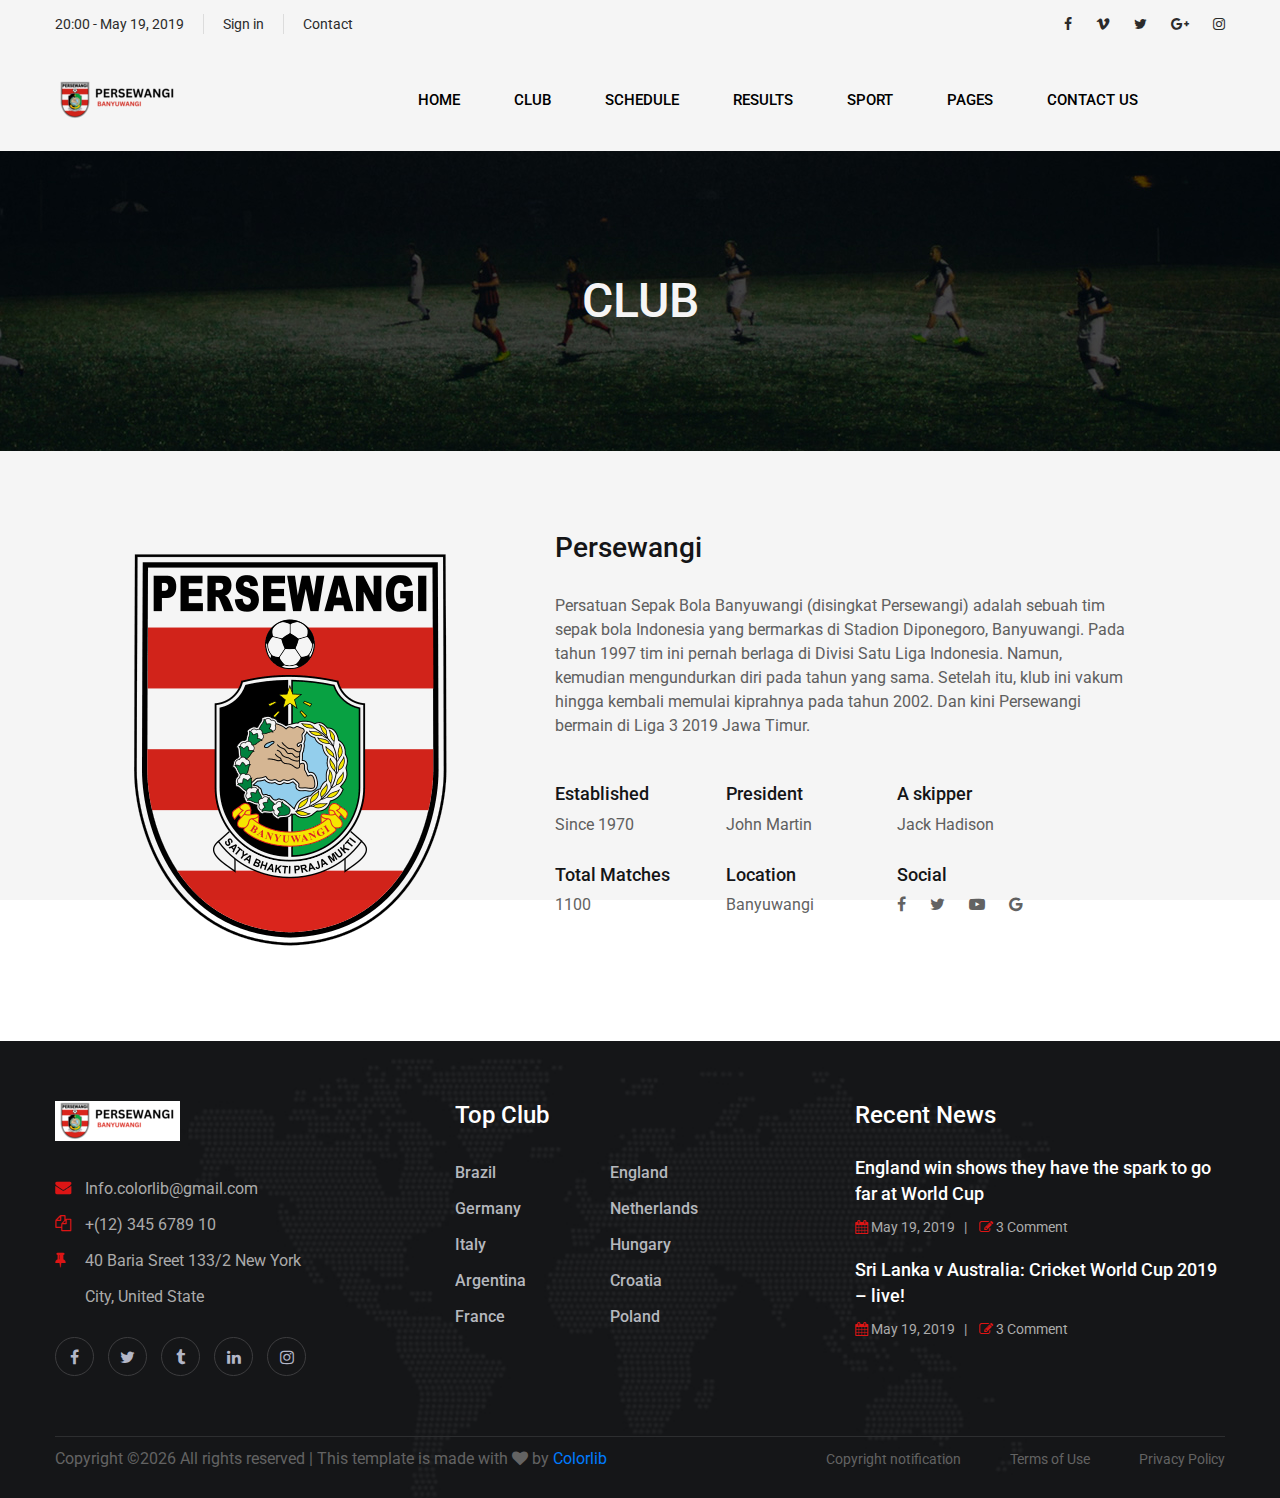
==== commit 786293a8: ":update" ====
--- a/club.html
+++ b/club.html
@@ -165,22 +165,23 @@
                     <div class="col-lg-6">
                         <div class="cc-text">
                             <div class="ct-title">
-                                <h3>Club Brazil</h3>
-                                <p>Lorem ipsum dolor sit amet, consectetur adipisicing elit, sed do eiusmod tempor
-                                    incididunt ut labore et dolore magna aliqua. Ut enim ad minim veniam, quis nostrud
-                                    exercitation ullamco laboris nisi ut aliquip ex ea commodo consequat. Duis aute
-                                    irure dolor in reprehenderit in voluptate velit esse cillum dolore eu fugiat nulla
-                                    pariatur. Excepteur sint occaecat cupidatat non proident, sunt in culpa qui officia
-                                    deserunt mollit anim id est laborum. </p>
+                                <h3>Persewangi</h3>
+                                <p>Persatuan Sepak Bola Banyuwangi (disingkat Persewangi) adalah
+                                    sebuah tim sepak bola Indonesia yang bermarkas di Stadion
+                                    Diponegoro, Banyuwangi. Pada tahun 1997 tim ini pernah berlaga
+                                    di Divisi Satu Liga Indonesia. Namun, kemudian mengundurkan diri
+                                    pada tahun yang sama. Setelah itu, klub ini vakum hingga kembali
+                                    memulai kiprahnya pada tahun 2002. Dan kini Persewangi bermain
+                                    di Liga 3 2019 Jawa Timur. </p>
                             </div>
                             <div class="ct-widget">
                                 <ul>
                                     <li>
                                         <h5>Established</h5>
-                                        <p>Since 1987</p>
-                                    </li>
-                                    <li>
-                                        <h5>Former President</h5>
+                                        <p>Since 1970</p>
+                                    </li>
+                                    <li>
+                                        <h5>President</h5>
                                         <p>John Martin</p>
                                     </li>
                                     <li>
@@ -189,11 +190,11 @@
                                     </li>
                                     <li>
                                         <h5>Total Matches</h5>
-                                        <p>78</p>
+                                        <p>1100</p>
                                     </li>
                                     <li>
                                         <h5>Location</h5>
-                                        <p>Brasilia, Brazil</p>
+                                        <p>Banyuwangi</p>
                                     </li>
                                     <li>
                                         <h5>Social</h5>
@@ -210,121 +211,7 @@
                     </div>
                 </div>
             </div>
-            <div class="club-tab-list">
-                <div class="row">
-                    <div class="col-lg-8 m-auto">
-                        <ul class="nav nav-tabs" role="tablist">
-                            <li class="nav-item">
-                                <a class="nav-link active" data-toggle="tab" href="#tabs-1" role="tab">Substitute</a>
-                            </li>
-                            <li class="nav-item">
-                                <a class="nav-link" data-toggle="tab" href="#tabs-2" role="tab">Midfielder</a>
-                            </li>
-                            <li class="nav-item">
-                                <a class="nav-link" data-toggle="tab" href="#tabs-3" role="tab">Forward</a>
-                            </li>
-                            <li class="nav-item">
-                                <a class="nav-link" data-toggle="tab" href="#tabs-4" role="tab">Goalkeeper</a>
-                            </li>
-                            <li class="nav-item">
-                                <a class="nav-link" data-toggle="tab" href="#tabs-5" role="tab">Sweeper</a>
-                            </li>
-                        </ul><!-- Tab panes -->
-                        <div class="tab-content">
-                            <div class="tab-pane active" id="tabs-1" role="tabpanel">
-                                <div class="club-tab-content">
-                                    <div class="ct-item">
-                                        <div class="ci-text">
-                                            <img src="img/club/p-1.jpg" alt="">
-                                            <h5>12. Buddy Peck</h5>
-                                        </div>
-                                        <div class="ci-name">Forward</div>
-                                    </div>
-                                    <div class="ct-item">
-                                        <div class="ci-text">
-                                            <img src="img/club/p-2.jpg" alt="">
-                                            <h5>08. John Smith</h5>
-                                        </div>
-                                        <div class="ci-name">Defensive midfielder</div>
-                                    </div>
-                                    <div class="ct-item">
-                                        <div class="ci-text">
-                                            <img src="img/club/p-3.jpg" alt="">
-                                            <h5>18. Hanry Edison</h5>
-                                        </div>
-                                        <div class="ci-name">Goalkeeper </div>
-                                    </div>
-                                    <div class="ct-item">
-                                        <div class="ci-text">
-                                            <img src="img/club/p-4.jpg" alt="">
-                                            <h5>02. Frankie Diaz</h5>
-                                        </div>
-                                        <div class="ci-name">Central defender</div>
-                                    </div>
-                                    <div class="ct-item">
-                                        <div class="ci-text">
-                                            <img src="img/club/p-5.jpg" alt="">
-                                            <h5>09. John Thompson</h5>
-                                        </div>
-                                        <div class="ci-name">Central midfielder</div>
-                                    </div>
-                                    <div class="ct-item">
-                                        <div class="ci-text">
-                                            <img src="img/club/p-6.jpg" alt="">
-                                            <h5>22. Sara Mayer</h5>
-                                        </div>
-                                        <div class="ci-name">Defendef</div>
-                                    </div>
-                                </div>
-                            </div>
-                            <div class="tab-pane" id="tabs-2" role="tabpanel">
-                                <div class="club-tab-content">
-                                    <div class="ct-item">
-                                        <div class="ci-text">
-                                            <img src="img/club/p-5.jpg" alt="">
-                                            <h5>09. John Thompson</h5>
-                                        </div>
-                                        <div class="ci-name">Central midfielder</div>
-                                    </div>
-                                </div>
-                            </div>
-                            <div class="tab-pane" id="tabs-3" role="tabpanel">
-                                <div class="club-tab-content">
-                                    <div class="ct-item">
-                                        <div class="ci-text">
-                                            <img src="img/club/p-1.jpg" alt="">
-                                            <h5>12. Buddy Peck</h5>
-                                        </div>
-                                        <div class="ci-name">Forward</div>
-                                    </div>
-                                </div>
-                            </div>
-                            <div class="tab-pane" id="tabs-4" role="tabpanel">
-                                <div class="club-tab-content">
-                                    <div class="ct-item">
-                                        <div class="ci-text">
-                                            <img src="img/club/p-3.jpg" alt="">
-                                            <h5>18. Hanry Edison</h5>
-                                        </div>
-                                        <div class="ci-name">Goalkeeper </div>
-                                    </div>
-                                </div>
-                            </div>
-                            <div class="tab-pane" id="tabs-5" role="tabpanel">
-                                <div class="club-tab-content">
-                                    <div class="ct-item">
-                                        <div class="ci-text">
-                                            <img src="img/club/p-1.jpg" alt="">
-                                            <h5>12. Buddy Peck</h5>
-                                        </div>
-                                        <div class="ci-name">Forward</div>
-                                    </div>
-                                </div>
-                            </div>
-                        </div>
-                    </div>
-                </div>
-            </div>
+           
         </div>
     </section>
     <!-- Club Section End -->
--- a/css/style.css
+++ b/css/style.css
@@ -382,7 +382,8 @@
 }
 
 .header__nav {
-	background: #dd1515;
+	background: white;
+
 }
 
 .header__nav .logo {
@@ -462,7 +463,7 @@
 
 .header__nav .nav-menu .main-menu li a {
 	font-size: 15px;
-	color: #ffffff;
+	color: black;
 	font-weight: 500;
 	display: inline-block;
 	text-transform: uppercase;
@@ -1217,6 +1218,8 @@
 /*---------------------
   Footer
 -----------------------*/
+
+
 
 .footer-section {
 	padding-top: 60px;
